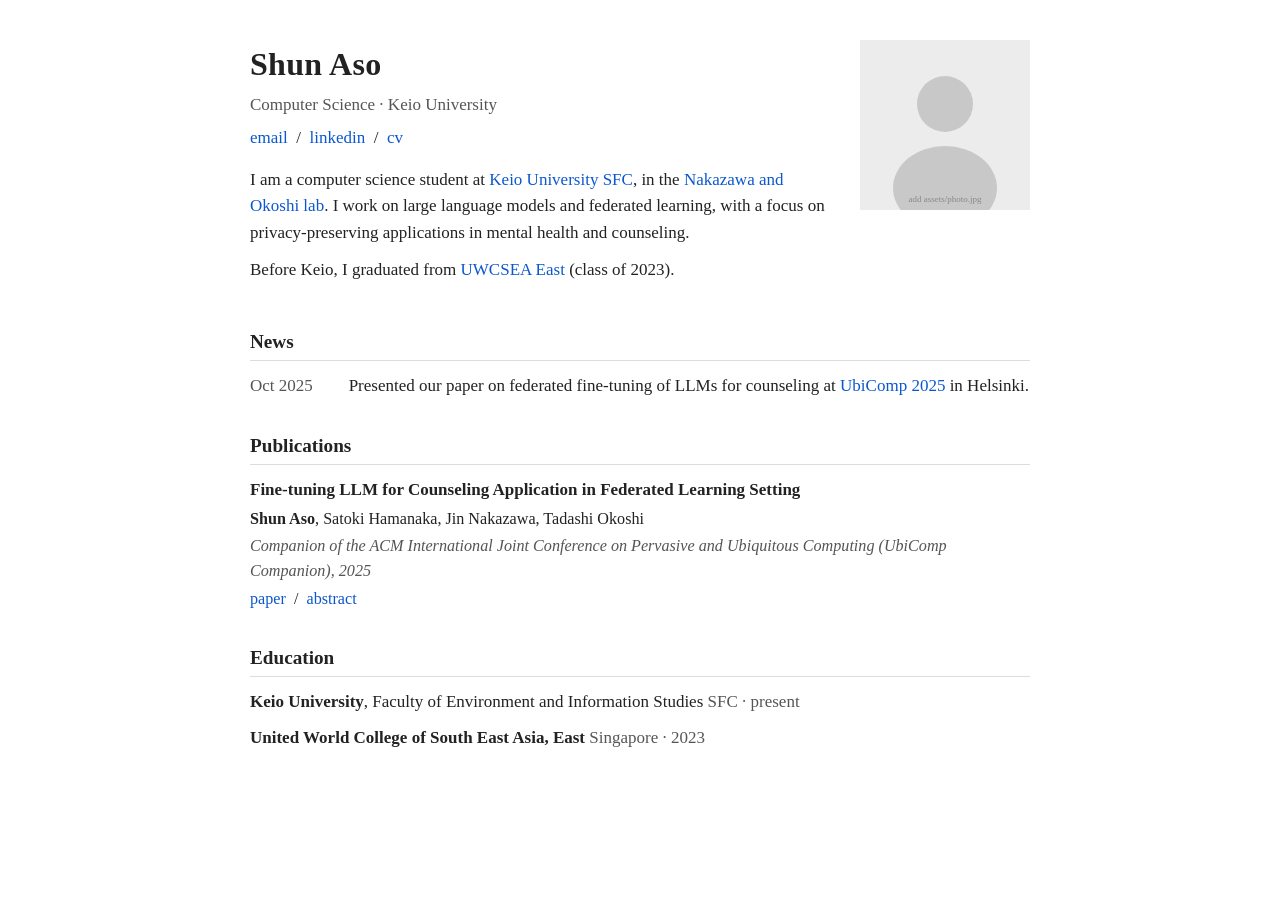
==== index.html @ e4d6e275 "Add a simple academic homepage. Static page with bio, news, publications, and GitHub Pages hosting n" ====
<!DOCTYPE html>
<html lang="en">
<head>
  <meta charset="utf-8">
  <meta name="viewport" content="width=device-width, initial-scale=1">
  <title>Shun Aso</title>
  <meta name="description" content="Shun Aso — computer science student at Keio University. Research on large language models, federated learning, and mental health applications.">
  <link rel="stylesheet" href="styles.css">
</head>
<body>
  <header class="hero">
    <div class="bio">
      <h1>Shun Aso</h1>
      <p class="role">Computer Science &middot; Keio University</p>
      <p class="links">
        <!-- Put your real address in the mailto and the visible text -->
        <a href="mailto:you@example.com">email</a>
        &nbsp;/&nbsp;
        <a href="https://www.linkedin.com/in/shun-aso-3187b8346">linkedin</a>
        &nbsp;/&nbsp;
        <a href="files/cv.pdf">cv</a>
        <!--
        &nbsp;/&nbsp;
        <a href="https://github.com/YOUR_GITHUB">github</a>
        &nbsp;/&nbsp;
        <a href="https://scholar.google.com/citations?user=YOUR_ID">scholar</a>
        -->
      </p>
      <p>
        I am a computer science student at
        <a href="https://www.sfc.keio.ac.jp/en/">Keio University SFC</a>,
        in the
        <a href="https://www.jn.sfc.keio.ac.jp/en/home-english/">Nakazawa and Okoshi lab</a>.
        I work on large language models and federated learning, with a focus on
        privacy-preserving applications in mental health and counseling.
      </p>
      <p>
        Before Keio, I graduated from
        <a href="https://www.uwcsea.edu.sg/east">UWCSEA East</a> (class of 2023).
      </p>
    </div>
    <!-- Replace assets/photo.svg with your headshot (photo.jpg is fine too) -->
    <img class="photo" src="assets/photo.svg" alt="Portrait of Shun Aso">
  </header>

  <section>
    <h2>News</h2>
    <ul class="news">
      <li>
        <span class="date">Oct 2025</span>
        Presented our paper on federated fine-tuning of LLMs for counseling at
        <a href="https://www.ubicomp.org/ubicomp-iswc-2025/">UbiComp 2025</a>
        in Helsinki.
      </li>
    </ul>
  </section>

  <section>
    <h2>Publications</h2>
    <ol class="pubs">
      <li>
        <p class="title">
          Fine-tuning LLM for Counseling Application in Federated Learning Setting
        </p>
        <p class="authors">
          <strong>Shun Aso</strong>, Satoki Hamanaka, Jin Nakazawa, Tadashi Okoshi
        </p>
        <p class="venue">
          Companion of the ACM International Joint Conference on Pervasive and
          Ubiquitous Computing (UbiComp Companion), 2025
        </p>
        <p class="pub-links">
          <a href="https://doi.org/10.1145/3714394.3754388">paper</a>
          &nbsp;/&nbsp;
          <a href="https://keio.elsevierpure.com/en/publications/fine-tuning-llm-for-counseling-application-in-federated-learning-/">abstract</a>
        </p>
      </li>
    </ol>
  </section>

  <section>
    <h2>Education</h2>
    <ul class="edu">
      <li>
        <strong>Keio University</strong>, Faculty of Environment and Information Studies
        <span class="meta">SFC &middot; present</span>
      </li>
      <li>
        <strong>United World College of South East Asia, East</strong>
        <span class="meta">Singapore &middot; 2023</span>
      </li>
    </ul>
  </section>
</body>
</html>
---- styles.css ----
:root {
  --text: #222;
  --muted: #555;
  --rule: #ddd;
  --link: #0b57d0;
  --max: 820px;
  --bg: #fff;
}

* {
  box-sizing: border-box;
}

html {
  color-scheme: light;
  background: var(--bg);
}

body {
  margin: 0 auto;
  padding: 2.5rem 1.25rem 4rem;
  max-width: var(--max);
  color: var(--text);
  background: var(--bg);
  font: 17px/1.55 "Palatino Linotype", Palatino, "Book Antiqua", Georgia, serif;
}

h1 {
  margin: 0 0 0.15rem;
  font-size: 2rem;
  font-weight: 700;
  letter-spacing: 0.01em;
}

h2 {
  margin: 2rem 0 0.75rem;
  padding-bottom: 0.2rem;
  border-bottom: 1px solid var(--rule);
  font-size: 1.2rem;
}

a {
  color: var(--link);
  text-decoration: none;
}

a:hover {
  text-decoration: underline;
}

p {
  margin: 0.7rem 0;
}

.hero {
  display: flex;
  gap: 1.75rem;
  align-items: flex-start;
}

.bio {
  flex: 1;
  min-width: 0;
}

.role {
  margin: 0 0 0.4rem;
  color: var(--muted);
}

.links {
  margin: 0 0 1rem;
}

.photo {
  width: 170px;
  height: 170px;
  flex-shrink: 0;
  object-fit: cover;
  background: #f3f3f3;
}

.news,
.edu {
  margin: 0;
  padding: 0;
  list-style: none;
}

.news li,
.edu li {
  margin-bottom: 0.65rem;
}

.date,
.meta {
  color: var(--muted);
}

.date {
  display: inline-block;
  min-width: 5.5rem;
  margin-right: 0.4rem;
  font-variant-numeric: tabular-nums;
}

.pubs {
  margin: 0;
  padding: 0;
  list-style: none;
}

.pubs li {
  margin-bottom: 1.25rem;
}

.pubs p {
  margin: 0.15rem 0;
}

.title {
  font-weight: 700;
}

.authors,
.venue,
.pub-links {
  font-size: 0.95em;
}

.venue {
  font-style: italic;
  color: var(--muted);
}

@media (max-width: 640px) {
  body {
    padding-top: 1.5rem;
  }

  .hero {
    flex-direction: column-reverse;
  }

  .photo {
    width: 140px;
    height: 140px;
  }
}
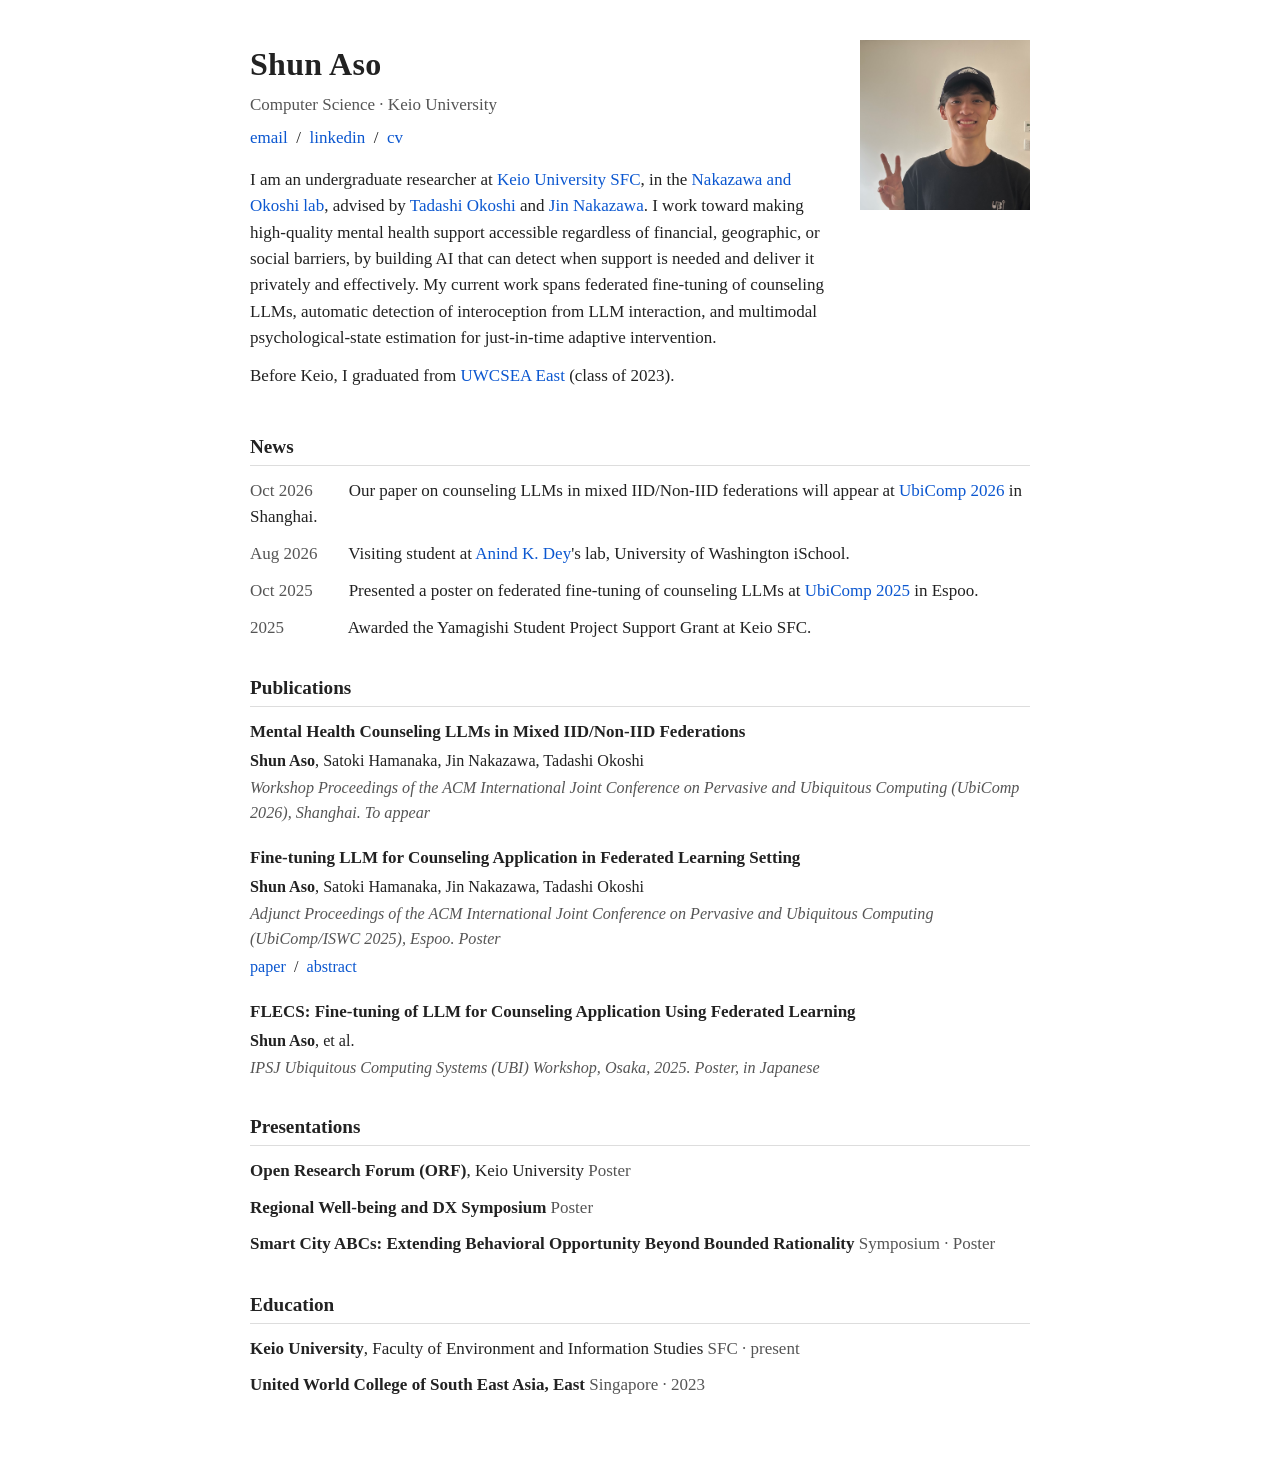
==== commit 594b8a99: "Add photo, CV, and updated research content. Point the page at the headshot and CV, rewrite the bio," ====
--- a/index.html
+++ b/index.html
@@ -3,8 +3,8 @@
 <head>
   <meta charset="utf-8">
   <meta name="viewport" content="width=device-width, initial-scale=1">
-  <title>Shun Aso</title>
-  <meta name="description" content="Shun Aso — computer science student at Keio University. Research on large language models, federated learning, and mental health applications.">
+  <title>🍅Shun Aso</title>
+  <meta name="description" content="Shun Aso — undergraduate researcher at Keio University SFC. Privacy-preserving AI for mental health: federated counseling LLMs and psychological state detection.">
   <link rel="stylesheet" href="styles.css">
 </head>
 <body>
@@ -14,11 +14,11 @@
       <p class="role">Computer Science &middot; Keio University</p>
       <p class="links">
         <!-- Put your real address in the mailto and the visible text -->
-        <a href="mailto:you@example.com">email</a>
+        <a href="mailto:shun_aso@keio.jp">email</a>
         &nbsp;/&nbsp;
         <a href="https://www.linkedin.com/in/shun-aso-3187b8346">linkedin</a>
         &nbsp;/&nbsp;
-        <a href="files/cv.pdf">cv</a>
+        <a href="assets/Shun_Aso_CV.pdf" target="_blank" rel="noopener noreferrer">cv</a>
         <!--
         &nbsp;/&nbsp;
         <a href="https://github.com/YOUR_GITHUB">github</a>
@@ -27,30 +27,53 @@
         -->
       </p>
       <p>
-        I am a computer science student at
+        I am an undergraduate researcher at
         <a href="https://www.sfc.keio.ac.jp/en/">Keio University SFC</a>,
         in the
-        <a href="https://www.jn.sfc.keio.ac.jp/en/home-english/">Nakazawa and Okoshi lab</a>.
-        I work on large language models and federated learning, with a focus on
-        privacy-preserving applications in mental health and counseling.
+        <a href="https://www.jn.sfc.keio.ac.jp/en/home-english/">Nakazawa and Okoshi lab</a>,
+        advised by
+        <a href="https://www.okoshi.org/">Tadashi Okoshi</a>
+        and
+        <a href="https://www.jn.sfc.keio.ac.jp/en/home-english/">Jin Nakazawa</a>.
+        I work toward making high-quality mental health support accessible regardless of
+        financial, geographic, or social barriers, by building AI that can detect when
+        support is needed and deliver it privately and effectively.
+        My current work spans federated fine-tuning of counseling LLMs,
+        automatic detection of interoception from LLM interaction,
+        and multimodal psychological-state estimation for just-in-time adaptive intervention.
       </p>
       <p>
         Before Keio, I graduated from
         <a href="https://www.uwcsea.edu.sg/east">UWCSEA East</a> (class of 2023).
       </p>
     </div>
-    <!-- Replace assets/photo.svg with your headshot (photo.jpg is fine too) -->
-    <img class="photo" src="assets/photo.svg" alt="Portrait of Shun Aso">
+    <img class="photo" src="assets/shun_profile.jpeg" alt="Portrait of Shun Aso">
   </header>
 
   <section>
     <h2>News</h2>
     <ul class="news">
       <li>
+        <span class="date">Oct 2026</span>
+        Our paper on counseling LLMs in mixed IID/Non-IID federations will appear at
+        <a href="https://www.ubicomp.org/ubicomp-iswc-2026/">UbiComp 2026</a>
+        in Shanghai.
+      </li>
+      <li>
+        <span class="date">Aug 2026</span>
+        Visiting student at
+        <a href="https://ischool.uw.edu/people/faculty/profile/anind">Anind K. Dey</a>'s lab,
+        University of Washington iSchool.
+      </li>
+      <li>
         <span class="date">Oct 2025</span>
-        Presented our paper on federated fine-tuning of LLMs for counseling at
+        Presented a poster on federated fine-tuning of counseling LLMs at
         <a href="https://www.ubicomp.org/ubicomp-iswc-2025/">UbiComp 2025</a>
-        in Helsinki.
+        in Espoo.
+      </li>
+      <li>
+        <span class="date">2025</span>
+        Awarded the Yamagishi Student Project Support Grant at Keio SFC.
       </li>
     </ul>
   </section>
@@ -60,14 +83,27 @@
     <ol class="pubs">
       <li>
         <p class="title">
+          Mental Health Counseling LLMs in Mixed IID/Non-IID Federations
+        </p>
+        <p class="authors">
+          <strong>Shun Aso</strong>, Satoki Hamanaka, Jin Nakazawa, Tadashi Okoshi
+        </p>
+        <p class="venue">
+          Workshop Proceedings of the ACM International Joint Conference on
+          Pervasive and Ubiquitous Computing (UbiComp 2026), Shanghai. To appear
+        </p>
+      </li>
+      <li>
+        <p class="title">
           Fine-tuning LLM for Counseling Application in Federated Learning Setting
         </p>
         <p class="authors">
           <strong>Shun Aso</strong>, Satoki Hamanaka, Jin Nakazawa, Tadashi Okoshi
         </p>
         <p class="venue">
-          Companion of the ACM International Joint Conference on Pervasive and
-          Ubiquitous Computing (UbiComp Companion), 2025
+          Adjunct Proceedings of the ACM International Joint Conference on
+          Pervasive and Ubiquitous Computing (UbiComp/ISWC 2025), Espoo.
+          Poster
         </p>
         <p class="pub-links">
           <a href="https://doi.org/10.1145/3714394.3754388">paper</a>
@@ -75,7 +111,37 @@
           <a href="https://keio.elsevierpure.com/en/publications/fine-tuning-llm-for-counseling-application-in-federated-learning-/">abstract</a>
         </p>
       </li>
+      <li>
+        <p class="title">
+          FLECS: Fine-tuning of LLM for Counseling Application Using Federated Learning
+        </p>
+        <p class="authors">
+          <strong>Shun Aso</strong>, et al.
+        </p>
+        <p class="venue">
+          IPSJ Ubiquitous Computing Systems (UBI) Workshop, Osaka, 2025.
+          Poster, in Japanese
+        </p>
+      </li>
     </ol>
+  </section>
+
+  <section>
+    <h2>Presentations</h2>
+    <ul class="edu">
+      <li>
+        <strong>Open Research Forum (ORF)</strong>, Keio University
+        <span class="meta">Poster</span>
+      </li>
+      <li>
+        <strong>Regional Well-being and DX Symposium</strong>
+        <span class="meta">Poster</span>
+      </li>
+      <li>
+        <strong>Smart City ABCs: Extending Behavioral Opportunity Beyond Bounded Rationality</strong>
+        <span class="meta">Symposium &middot; Poster</span>
+      </li>
+    </ul>
   </section>
 
   <section>
--- a/styles.css
+++ b/styles.css
@@ -77,6 +77,7 @@
   height: 170px;
   flex-shrink: 0;
   object-fit: cover;
+  object-position: top center;
   background: #f3f3f3;
 }
 
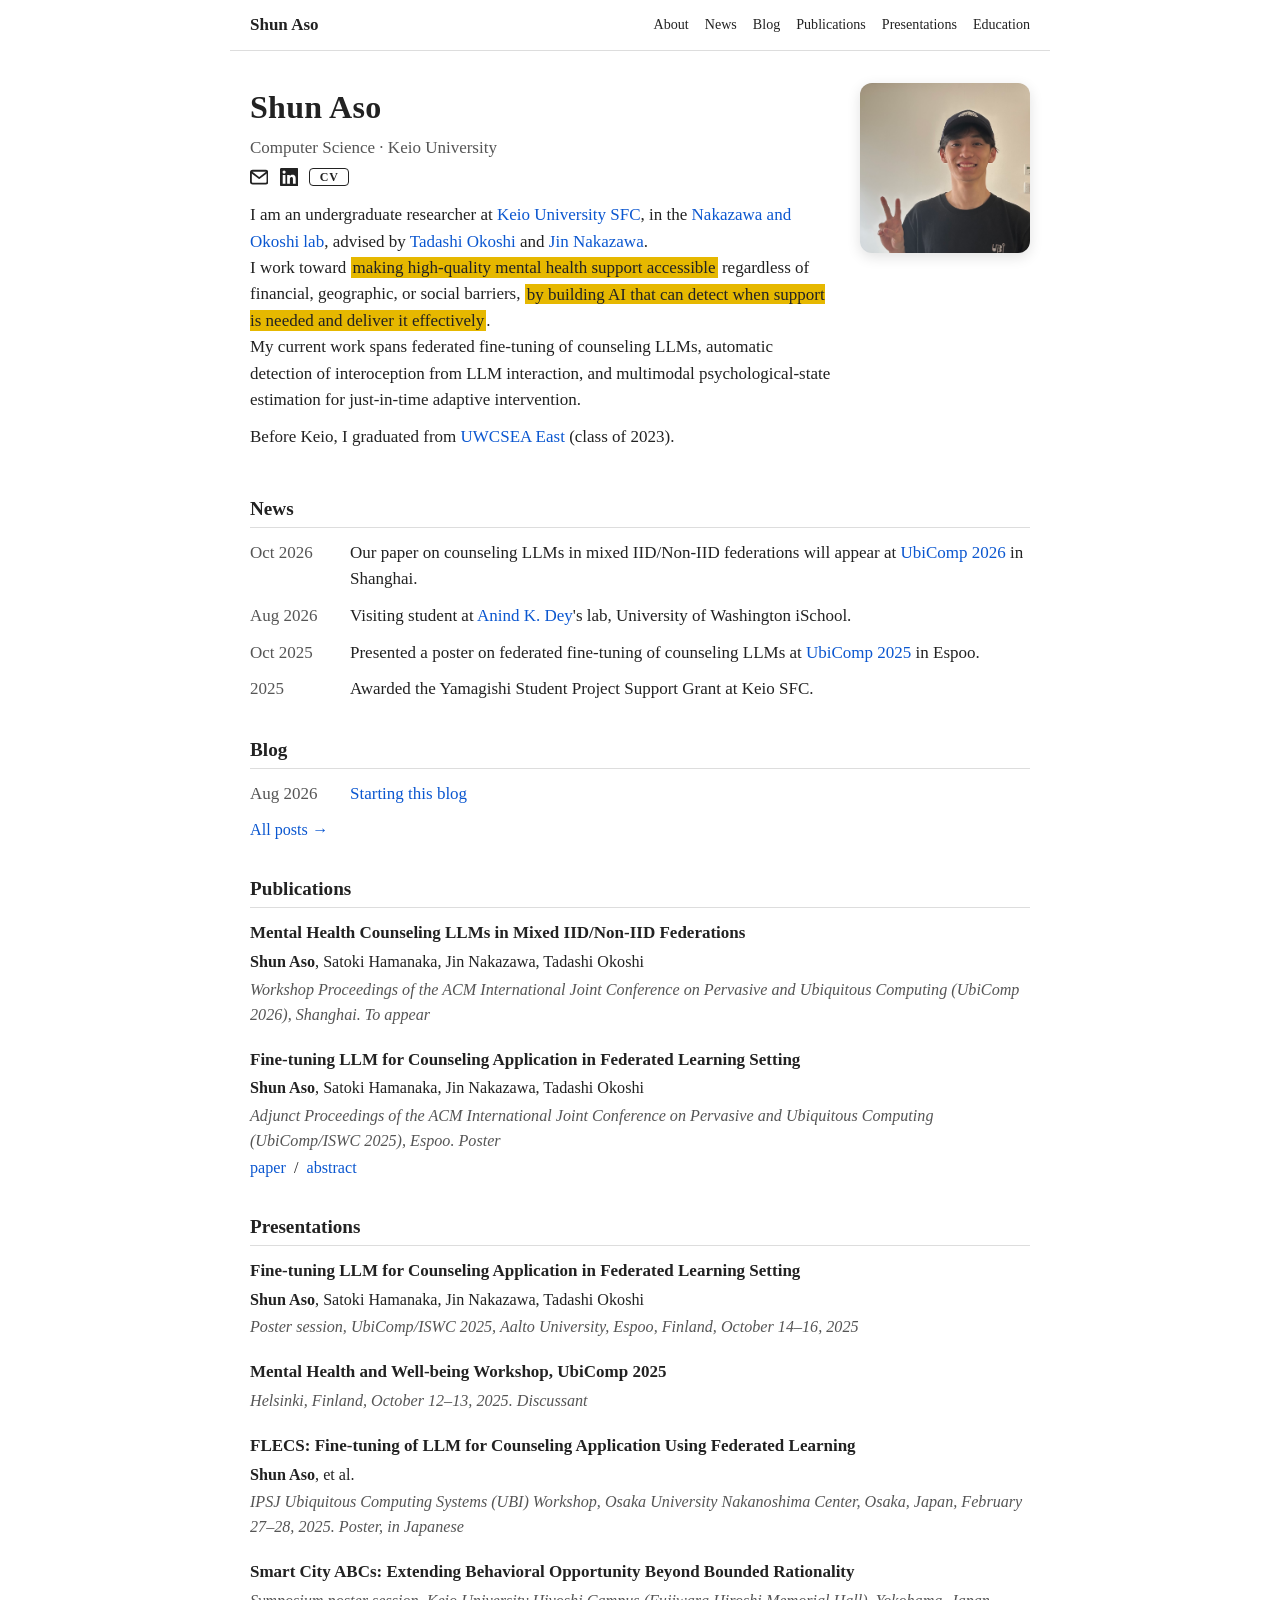
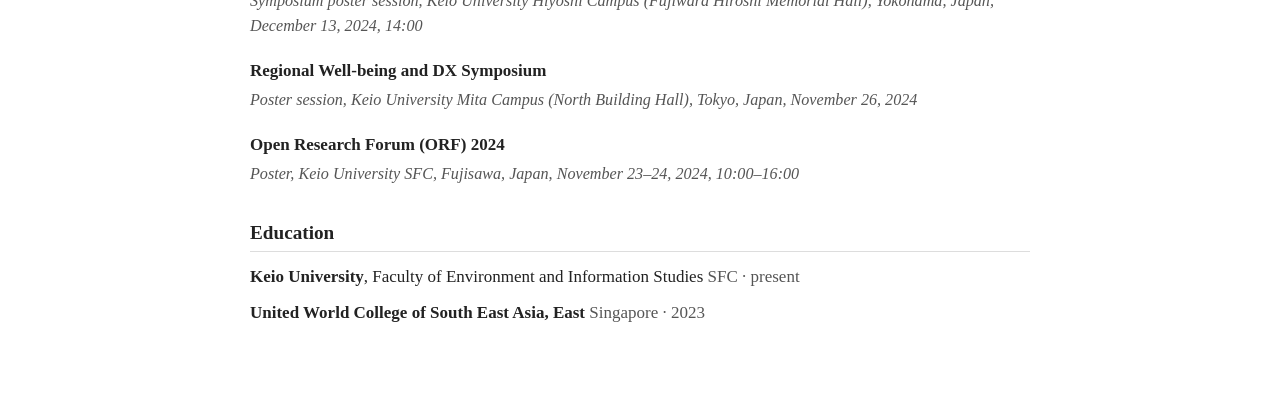
==== commit 7adb1176: "Add navigation, blog, and homepage polish. Introduce a sticky top menu, blog pages, icon links, pres" ====
--- a/index.html
+++ b/index.html
@@ -8,23 +8,35 @@
   <link rel="stylesheet" href="styles.css">
 </head>
 <body>
-  <header class="hero">
+  <nav class="site-nav">
+    <a class="site-name" href="#about">Shun Aso</a>
+    <ul>
+      <li><a href="#about">About</a></li>
+      <li><a href="#news">News</a></li>
+      <li><a href="#blog">Blog</a></li>
+      <li><a href="#publications">Publications</a></li>
+      <li><a href="#presentations">Presentations</a></li>
+      <li><a href="#education">Education</a></li>
+    </ul>
+  </nav>
+
+  <header class="hero" id="about">
     <div class="bio">
       <h1>Shun Aso</h1>
       <p class="role">Computer Science &middot; Keio University</p>
       <p class="links">
-        <!-- Put your real address in the mailto and the visible text -->
-        <a href="mailto:shun_aso@keio.jp">email</a>
-        &nbsp;/&nbsp;
-        <a href="https://www.linkedin.com/in/shun-aso-3187b8346">linkedin</a>
-        &nbsp;/&nbsp;
-        <a href="assets/Shun_Aso_CV.pdf" target="_blank" rel="noopener noreferrer">cv</a>
-        <!--
-        &nbsp;/&nbsp;
-        <a href="https://github.com/YOUR_GITHUB">github</a>
-        &nbsp;/&nbsp;
-        <a href="https://scholar.google.com/citations?user=YOUR_ID">scholar</a>
-        -->
+        <a class="icon-link" href="mailto:shun_aso@keio.jp" aria-label="Email">
+          <svg viewBox="2 4 20 16" aria-hidden="true">
+            <rect x="3" y="5" width="18" height="14" rx="2" fill="none" stroke="currentColor" stroke-width="2"/>
+            <path d="M4 7l8 6 8-6" fill="none" stroke="currentColor" stroke-width="2" stroke-linecap="round" stroke-linejoin="round"/>
+          </svg>
+        </a>
+        <a class="icon-link" href="https://www.linkedin.com/in/shun-aso-3187b8346" aria-label="LinkedIn">
+          <svg viewBox="0 0 24 24" aria-hidden="true">
+            <path fill="currentColor" d="M20.447 20.452h-3.554v-5.569c0-1.328-.027-3.037-1.852-3.037-1.853 0-2.136 1.445-2.136 2.939v5.667H9.351V9h3.414v1.561h.046c.477-.9 1.637-1.85 3.37-1.85 3.601 0 4.267 2.37 4.267 5.455v6.286zM5.337 7.433a2.062 2.062 0 0 1-2.063-2.065 2.064 2.064 0 1 1 2.063 2.065zm1.782 13.019H3.555V9h3.564v11.452zM22.225 0H1.771C.792 0 0 .774 0 1.729v20.542C0 23.227.792 24 1.771 24h20.451C23.2 24 24 23.227 24 22.271V1.729C24 .774 23.2 0 22.222 0h.003z"/>
+          </svg>
+        </a>
+        <a class="cv-btn" href="assets/Shun_Aso_CV.pdf" target="_blank" rel="noopener noreferrer">CV</a>
       </p>
       <p>
         I am an undergraduate researcher at
@@ -35,10 +47,10 @@
         <a href="https://www.okoshi.org/">Tadashi Okoshi</a>
         and
         <a href="https://www.jn.sfc.keio.ac.jp/en/home-english/">Jin Nakazawa</a>.
-        I work toward making high-quality mental health support accessible regardless of
-        financial, geographic, or social barriers, by building AI that can detect when
-        support is needed and deliver it privately and effectively.
-        My current work spans federated fine-tuning of counseling LLMs,
+        <br>I work toward <strong>making high-quality mental health support accessible</strong> regardless of
+        financial, geographic, or social barriers, <strong>by building AI that can detect when
+        support is needed and deliver it effectively</strong>.
+        <br>My current work spans federated fine-tuning of counseling LLMs,
         automatic detection of interoception from LLM interaction,
         and multimodal psychological-state estimation for just-in-time adaptive intervention.
       </p>
@@ -50,35 +62,56 @@
     <img class="photo" src="assets/shun_profile.jpeg" alt="Portrait of Shun Aso">
   </header>
 
-  <section>
+  <section id="news">
     <h2>News</h2>
     <ul class="news">
       <li>
         <span class="date">Oct 2026</span>
-        Our paper on counseling LLMs in mixed IID/Non-IID federations will appear at
-        <a href="https://www.ubicomp.org/ubicomp-iswc-2026/">UbiComp 2026</a>
-        in Shanghai.
+        <span class="news-text">
+          Our paper on counseling LLMs in mixed IID/Non-IID federations will appear at
+          <a href="https://www.ubicomp.org/ubicomp-iswc-2026/">UbiComp 2026</a>
+          in Shanghai.
+        </span>
       </li>
       <li>
         <span class="date">Aug 2026</span>
-        Visiting student at
-        <a href="https://ischool.uw.edu/people/faculty/profile/anind">Anind K. Dey</a>'s lab,
-        University of Washington iSchool.
+        <span class="news-text">
+          Visiting student at
+          <a href="https://ischool.uw.edu/people/faculty/profile/anind">Anind K. Dey</a>'s lab,
+          University of Washington iSchool.
+        </span>
       </li>
       <li>
         <span class="date">Oct 2025</span>
-        Presented a poster on federated fine-tuning of counseling LLMs at
-        <a href="https://www.ubicomp.org/ubicomp-iswc-2025/">UbiComp 2025</a>
-        in Espoo.
+        <span class="news-text">
+          Presented a poster on federated fine-tuning of counseling LLMs at
+          <a href="https://www.ubicomp.org/ubicomp-iswc-2025/">UbiComp 2025</a>
+          in Espoo.
+        </span>
       </li>
       <li>
         <span class="date">2025</span>
-        Awarded the Yamagishi Student Project Support Grant at Keio SFC.
-      </li>
-    </ul>
-  </section>
-
-  <section>
+        <span class="news-text">
+          Awarded the Yamagishi Student Project Support Grant at Keio SFC.
+        </span>
+      </li>
+    </ul>
+  </section>
+
+  <section id="blog">
+    <h2>Blog</h2>
+    <ul class="blog">
+      <li>
+        <span class="date">Aug 2026</span>
+        <span class="blog-text">
+          <a href="blog/welcome.html">Starting this blog</a>
+        </span>
+      </li>
+    </ul>
+    <p class="section-link"><a href="blog/index.html">All posts &rarr;</a></p>
+  </section>
+
+  <section id="publications">
     <h2>Publications</h2>
     <ol class="pubs">
       <li>
@@ -111,6 +144,32 @@
           <a href="https://keio.elsevierpure.com/en/publications/fine-tuning-llm-for-counseling-application-in-federated-learning-/">abstract</a>
         </p>
       </li>
+    </ol>
+  </section>
+
+  <section id="presentations">
+    <h2>Presentations</h2>
+    <ol class="pubs">
+      <li>
+        <p class="title">
+          Fine-tuning LLM for Counseling Application in Federated Learning Setting
+        </p>
+        <p class="authors">
+          <strong>Shun Aso</strong>, Satoki Hamanaka, Jin Nakazawa, Tadashi Okoshi
+        </p>
+        <p class="venue">
+          Poster session, UbiComp/ISWC 2025, Aalto University, Espoo, Finland,
+          October 14–16, 2025
+        </p>
+      </li>
+      <li>
+        <p class="title">
+          Mental Health and Well-being Workshop, UbiComp 2025
+        </p>
+        <p class="venue">
+          Helsinki, Finland, October 12–13, 2025. Discussant
+        </p>
+      </li>
       <li>
         <p class="title">
           FLECS: Fine-tuning of LLM for Counseling Application Using Federated Learning
@@ -119,32 +178,43 @@
           <strong>Shun Aso</strong>, et al.
         </p>
         <p class="venue">
-          IPSJ Ubiquitous Computing Systems (UBI) Workshop, Osaka, 2025.
+          IPSJ Ubiquitous Computing Systems (UBI) Workshop, Osaka University
+          Nakanoshima Center, Osaka, Japan, February 27–28, 2025.
           Poster, in Japanese
         </p>
       </li>
+      <li>
+        <p class="title">
+          Smart City ABCs: Extending Behavioral Opportunity Beyond Bounded Rationality
+        </p>
+        <p class="venue">
+          Symposium poster session, Keio University Hiyoshi Campus
+          (Fujiwara Hiroshi Memorial Hall), Yokohama, Japan,
+          December 13, 2024, 14:00
+        </p>
+      </li>
+      <li>
+        <p class="title">
+          Regional Well-being and DX Symposium
+        </p>
+        <p class="venue">
+          Poster session, Keio University Mita Campus (North Building Hall),
+          Tokyo, Japan, November 26, 2024
+        </p>
+      </li>
+      <li>
+        <p class="title">
+          Open Research Forum (ORF) 2024
+        </p>
+        <p class="venue">
+          Poster, Keio University SFC, Fujisawa, Japan,
+          November 23–24, 2024, 10:00–16:00
+        </p>
+      </li>
     </ol>
   </section>
 
-  <section>
-    <h2>Presentations</h2>
-    <ul class="edu">
-      <li>
-        <strong>Open Research Forum (ORF)</strong>, Keio University
-        <span class="meta">Poster</span>
-      </li>
-      <li>
-        <strong>Regional Well-being and DX Symposium</strong>
-        <span class="meta">Poster</span>
-      </li>
-      <li>
-        <strong>Smart City ABCs: Extending Behavioral Opportunity Beyond Bounded Rationality</strong>
-        <span class="meta">Symposium &middot; Poster</span>
-      </li>
-    </ul>
-  </section>
-
-  <section>
+  <section id="education">
     <h2>Education</h2>
     <ul class="edu">
       <li>
--- a/styles.css
+++ b/styles.css
@@ -18,11 +18,58 @@
 
 body {
   margin: 0 auto;
-  padding: 2.5rem 1.25rem 4rem;
+  padding: 0 1.25rem 4rem;
   max-width: var(--max);
   color: var(--text);
   background: var(--bg);
   font: 17px/1.55 "Palatino Linotype", Palatino, "Book Antiqua", Georgia, serif;
+}
+
+.site-nav {
+  position: sticky;
+  top: 0;
+  z-index: 10;
+  display: flex;
+  align-items: center;
+  justify-content: space-between;
+  gap: 1rem;
+  margin: 0 -1.25rem 2rem;
+  padding: 0.75rem 1.25rem;
+  border-bottom: 1px solid var(--rule);
+  background: var(--bg);
+}
+
+.site-nav ul {
+  display: flex;
+  flex-wrap: wrap;
+  justify-content: flex-end;
+  gap: 0.35rem 1rem;
+  margin: 0;
+  padding: 0;
+  list-style: none;
+  font-size: 0.88rem;
+}
+
+.site-nav a {
+  color: var(--text);
+}
+
+.site-nav a:hover {
+  color: var(--link);
+  text-decoration: none;
+}
+
+.site-name {
+  font-weight: 700;
+  white-space: nowrap;
+}
+
+section {
+  scroll-margin-top: 3.5rem;
+}
+
+#about {
+  scroll-margin-top: 4.5rem;
 }
 
 h1 {
@@ -69,7 +116,59 @@
 }
 
 .links {
+  --icon-size: 1.15rem;
+  display: flex;
+  align-items: center;
+  gap: 0.7rem;
   margin: 0 0 1rem;
+}
+
+.icon-link {
+  display: inline-flex;
+  align-items: center;
+  justify-content: center;
+  width: var(--icon-size);
+  height: var(--icon-size);
+  color: var(--text);
+  line-height: 0;
+}
+
+.icon-link:hover {
+  color: var(--link);
+  text-decoration: none;
+}
+
+.icon-link svg {
+  display: block;
+  width: 100%;
+  height: 100%;
+}
+
+.cv-btn {
+  display: inline-flex;
+  align-items: center;
+  justify-content: center;
+  height: var(--icon-size);
+  padding: 0 0.6rem;
+  border: 1.5px solid var(--text);
+  border-radius: 4px;
+  color: var(--text);
+  font-size: 0.75rem;
+  font-weight: 700;
+  letter-spacing: 0.06em;
+  line-height: 1;
+}
+
+.cv-btn:hover {
+  background: var(--text);
+  color: var(--bg);
+  text-decoration: none;
+}
+
+.bio strong {
+  font-weight: inherit;
+  background: #e6b800;
+  padding: 0.05em 0.12em;
 }
 
 .photo {
@@ -79,9 +178,12 @@
   object-fit: cover;
   object-position: top center;
   background: #f3f3f3;
+  border-radius: 12px;
+  box-shadow: 0 4px 14px rgba(0, 0, 0, 0.12);
 }
 
 .news,
+.blog,
 .edu {
   margin: 0;
   padding: 0;
@@ -89,8 +191,17 @@
 }
 
 .news li,
+.blog li,
 .edu li {
   margin-bottom: 0.65rem;
+}
+
+.news li,
+.blog li {
+  display: grid;
+  grid-template-columns: 5.5rem 1fr;
+  column-gap: 0.75rem;
+  align-items: start;
 }
 
 .date,
@@ -99,10 +210,50 @@
 }
 
 .date {
-  display: inline-block;
-  min-width: 5.5rem;
-  margin-right: 0.4rem;
   font-variant-numeric: tabular-nums;
+}
+
+.news-text {
+  min-width: 0;
+}
+
+.blog-text {
+  min-width: 0;
+}
+
+.blog-text .meta {
+  display: block;
+  margin-top: 0.15rem;
+  font-size: 0.95em;
+}
+
+.section-link {
+  margin: 0.4rem 0 0;
+  font-size: 0.95em;
+}
+
+.back-link {
+  margin: 0 0 1.5rem;
+  font-size: 0.95em;
+}
+
+.post h1 {
+  margin-bottom: 0.25rem;
+}
+
+.post-meta {
+  margin: 0 0 1.25rem;
+  color: var(--muted);
+  font-size: 0.95em;
+}
+
+.post p {
+  margin: 0.7rem 0;
+}
+
+.post code {
+  font-family: ui-monospace, "Cascadia Code", monospace;
+  font-size: 0.9em;
 }
 
 .pubs {
@@ -135,8 +286,14 @@
 }
 
 @media (max-width: 640px) {
-  body {
-    padding-top: 1.5rem;
+  .site-nav {
+    flex-direction: column;
+    align-items: flex-start;
+    gap: 0.5rem;
+  }
+
+  .site-nav ul {
+    justify-content: flex-start;
   }
 
   .hero {
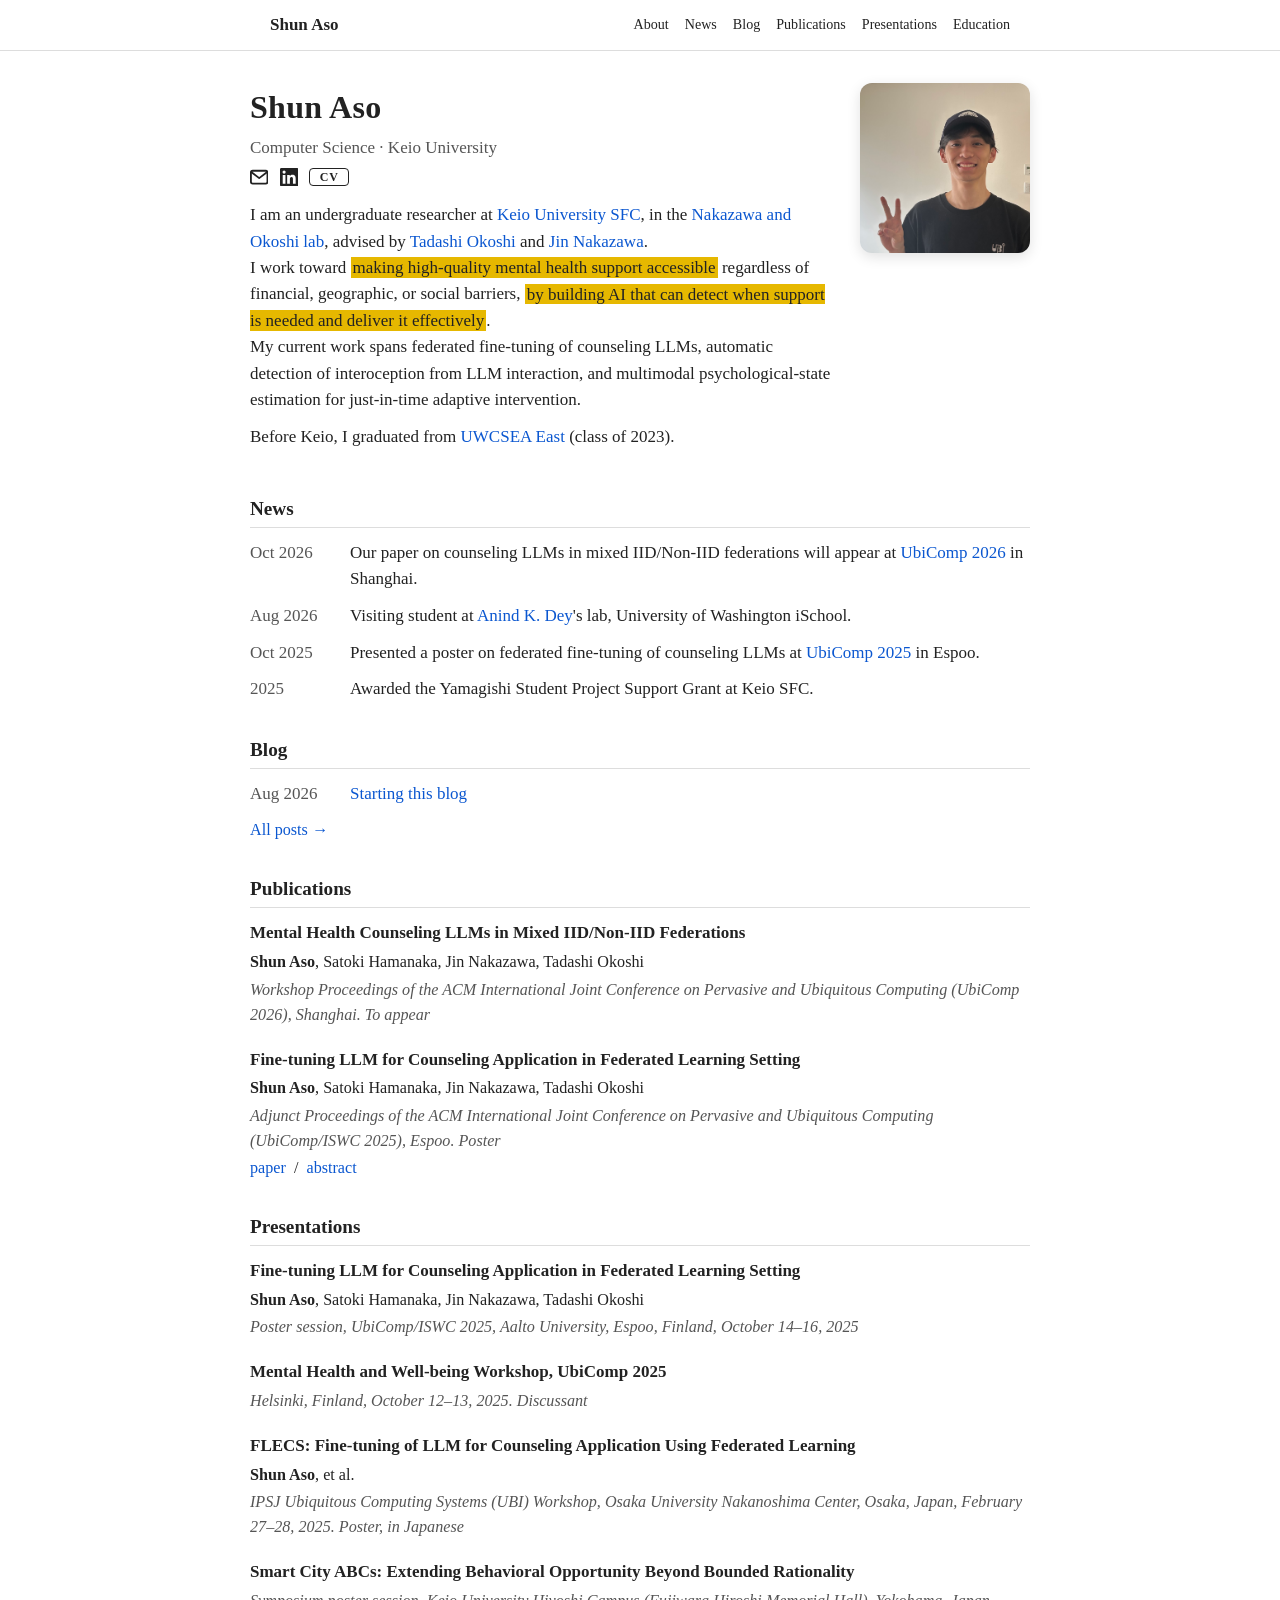
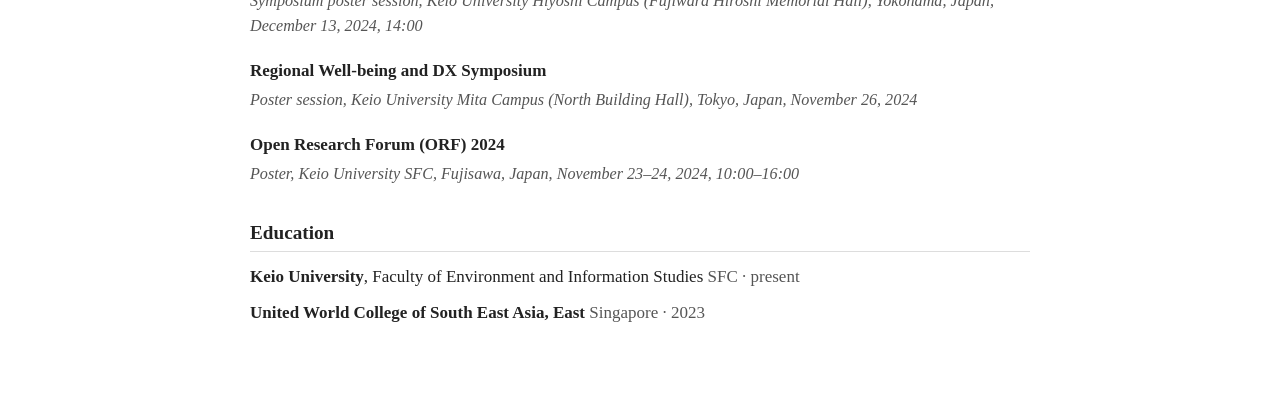
==== commit 350ac6e9: "Fix GitHub Pages asset paths and navigation layout. Add nojekyll, site base URL handling for project" ====
--- a/index.html
+++ b/index.html
@@ -5,6 +5,14 @@
   <meta name="viewport" content="width=device-width, initial-scale=1">
   <title>🍅Shun Aso</title>
   <meta name="description" content="Shun Aso — undergraduate researcher at Keio University SFC. Privacy-preserving AI for mental health: federated counseling LLMs and psychological state detection.">
+  <base href="/" id="site-base">
+  <script>
+    (function () {
+      var repo = location.pathname.split("/")[1];
+      document.getElementById("site-base").href =
+        repo === "SHUN_ASO" ? "/SHUN_ASO/" : "/";
+    })();
+  </script>
   <link rel="stylesheet" href="styles.css">
 </head>
 <body>
--- a/styles.css
+++ b/styles.css
@@ -14,11 +14,12 @@
 html {
   color-scheme: light;
   background: var(--bg);
+  overflow-x: hidden;
 }
 
 body {
   margin: 0 auto;
-  padding: 0 1.25rem 4rem;
+  padding: 1.25rem 1.25rem 4rem;
   max-width: var(--max);
   color: var(--text);
   background: var(--bg);
@@ -33,8 +34,9 @@
   align-items: center;
   justify-content: space-between;
   gap: 1rem;
-  margin: 0 -1.25rem 2rem;
-  padding: 0.75rem 1.25rem;
+  width: 100vw;
+  margin: -1.25rem calc(50% - 50vw) 2rem;
+  padding: 0.75rem calc(50vw - 50% + 1.25rem);
   border-bottom: 1px solid var(--rule);
   background: var(--bg);
 }
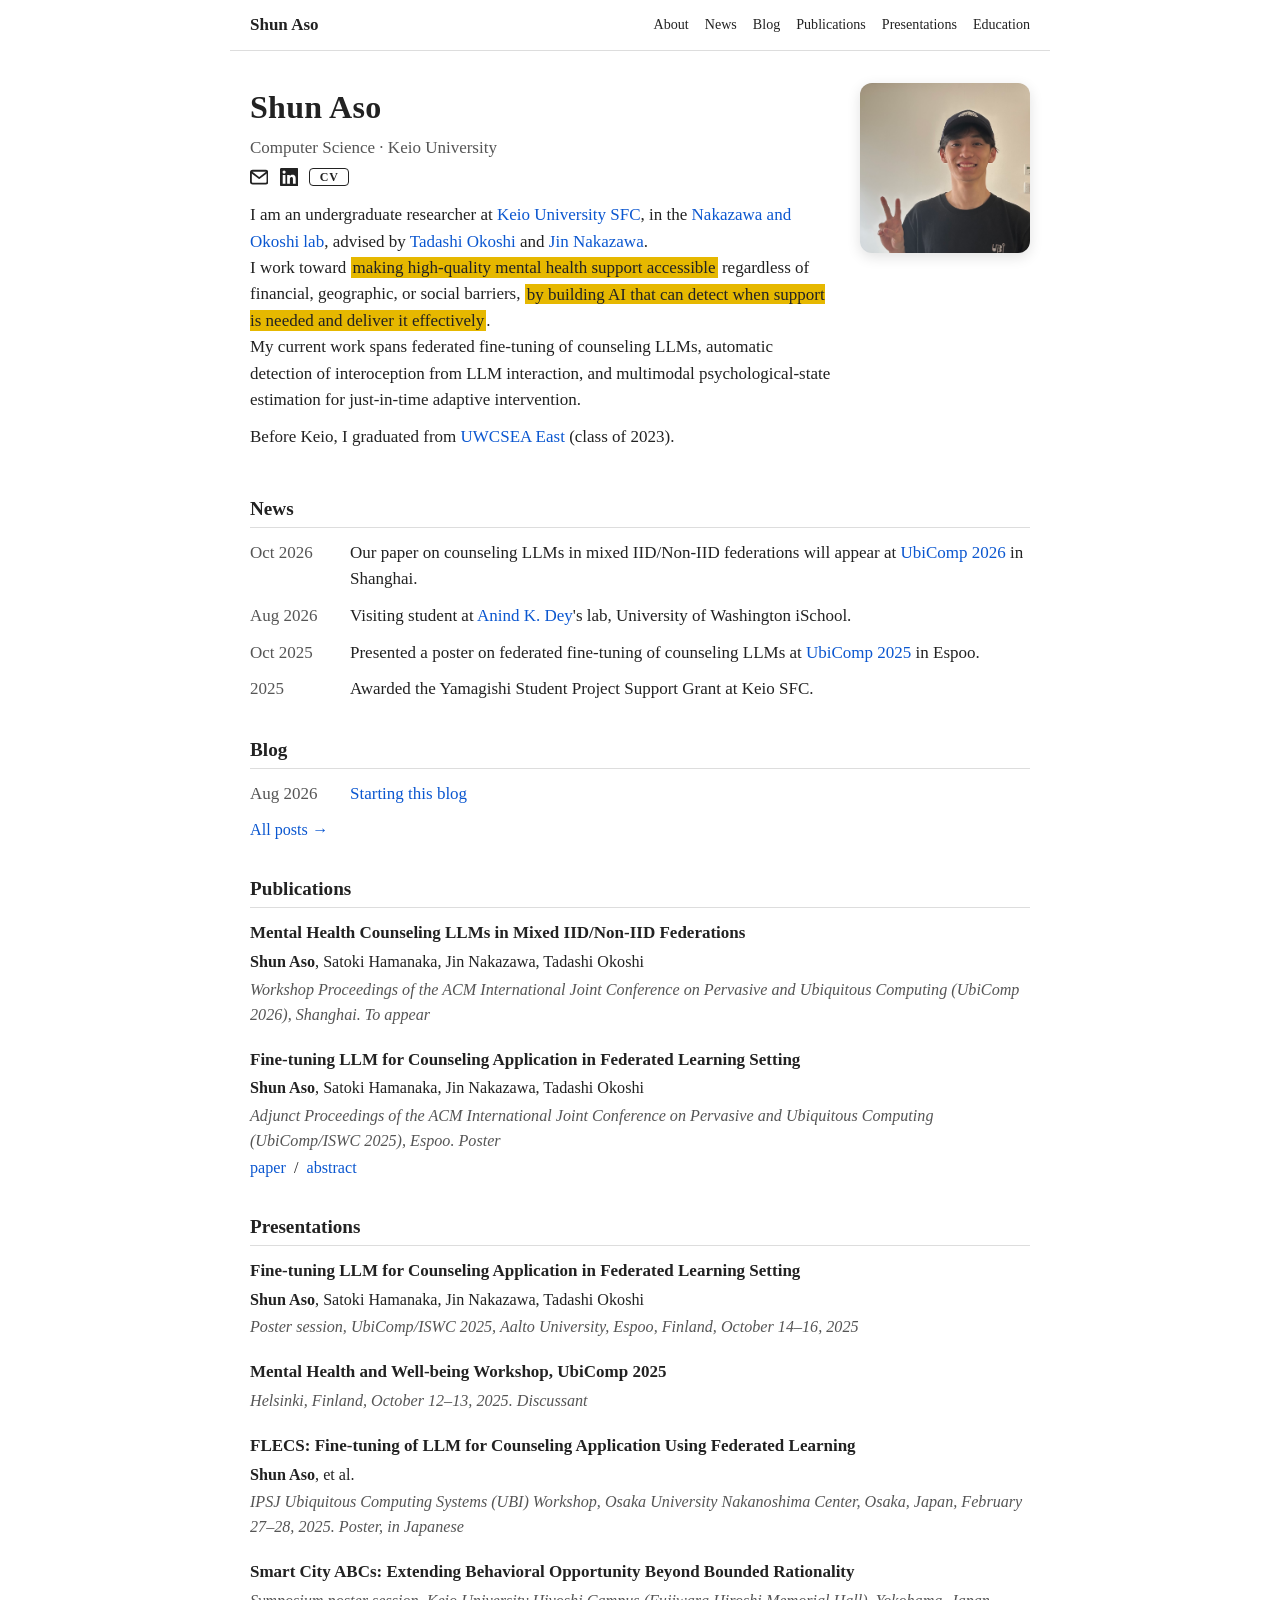
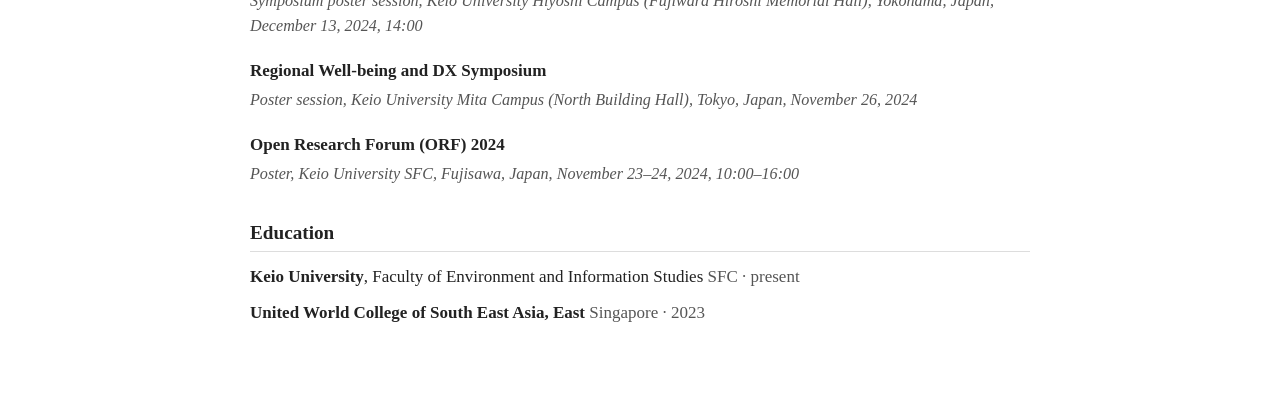
==== commit e7955e81: "Restore relative paths for local preview. Remove the base tag that broke local rendering while keepi" ====
--- a/index.html
+++ b/index.html
@@ -5,14 +5,6 @@
   <meta name="viewport" content="width=device-width, initial-scale=1">
   <title>🍅Shun Aso</title>
   <meta name="description" content="Shun Aso — undergraduate researcher at Keio University SFC. Privacy-preserving AI for mental health: federated counseling LLMs and psychological state detection.">
-  <base href="/" id="site-base">
-  <script>
-    (function () {
-      var repo = location.pathname.split("/")[1];
-      document.getElementById("site-base").href =
-        repo === "SHUN_ASO" ? "/SHUN_ASO/" : "/";
-    })();
-  </script>
   <link rel="stylesheet" href="styles.css">
 </head>
 <body>
--- a/styles.css
+++ b/styles.css
@@ -14,7 +14,6 @@
 html {
   color-scheme: light;
   background: var(--bg);
-  overflow-x: hidden;
 }
 
 body {
@@ -34,9 +33,8 @@
   align-items: center;
   justify-content: space-between;
   gap: 1rem;
-  width: 100vw;
-  margin: -1.25rem calc(50% - 50vw) 2rem;
-  padding: 0.75rem calc(50vw - 50% + 1.25rem);
+  margin: -1.25rem -1.25rem 2rem;
+  padding: 0.75rem 1.25rem;
   border-bottom: 1px solid var(--rule);
   background: var(--bg);
 }
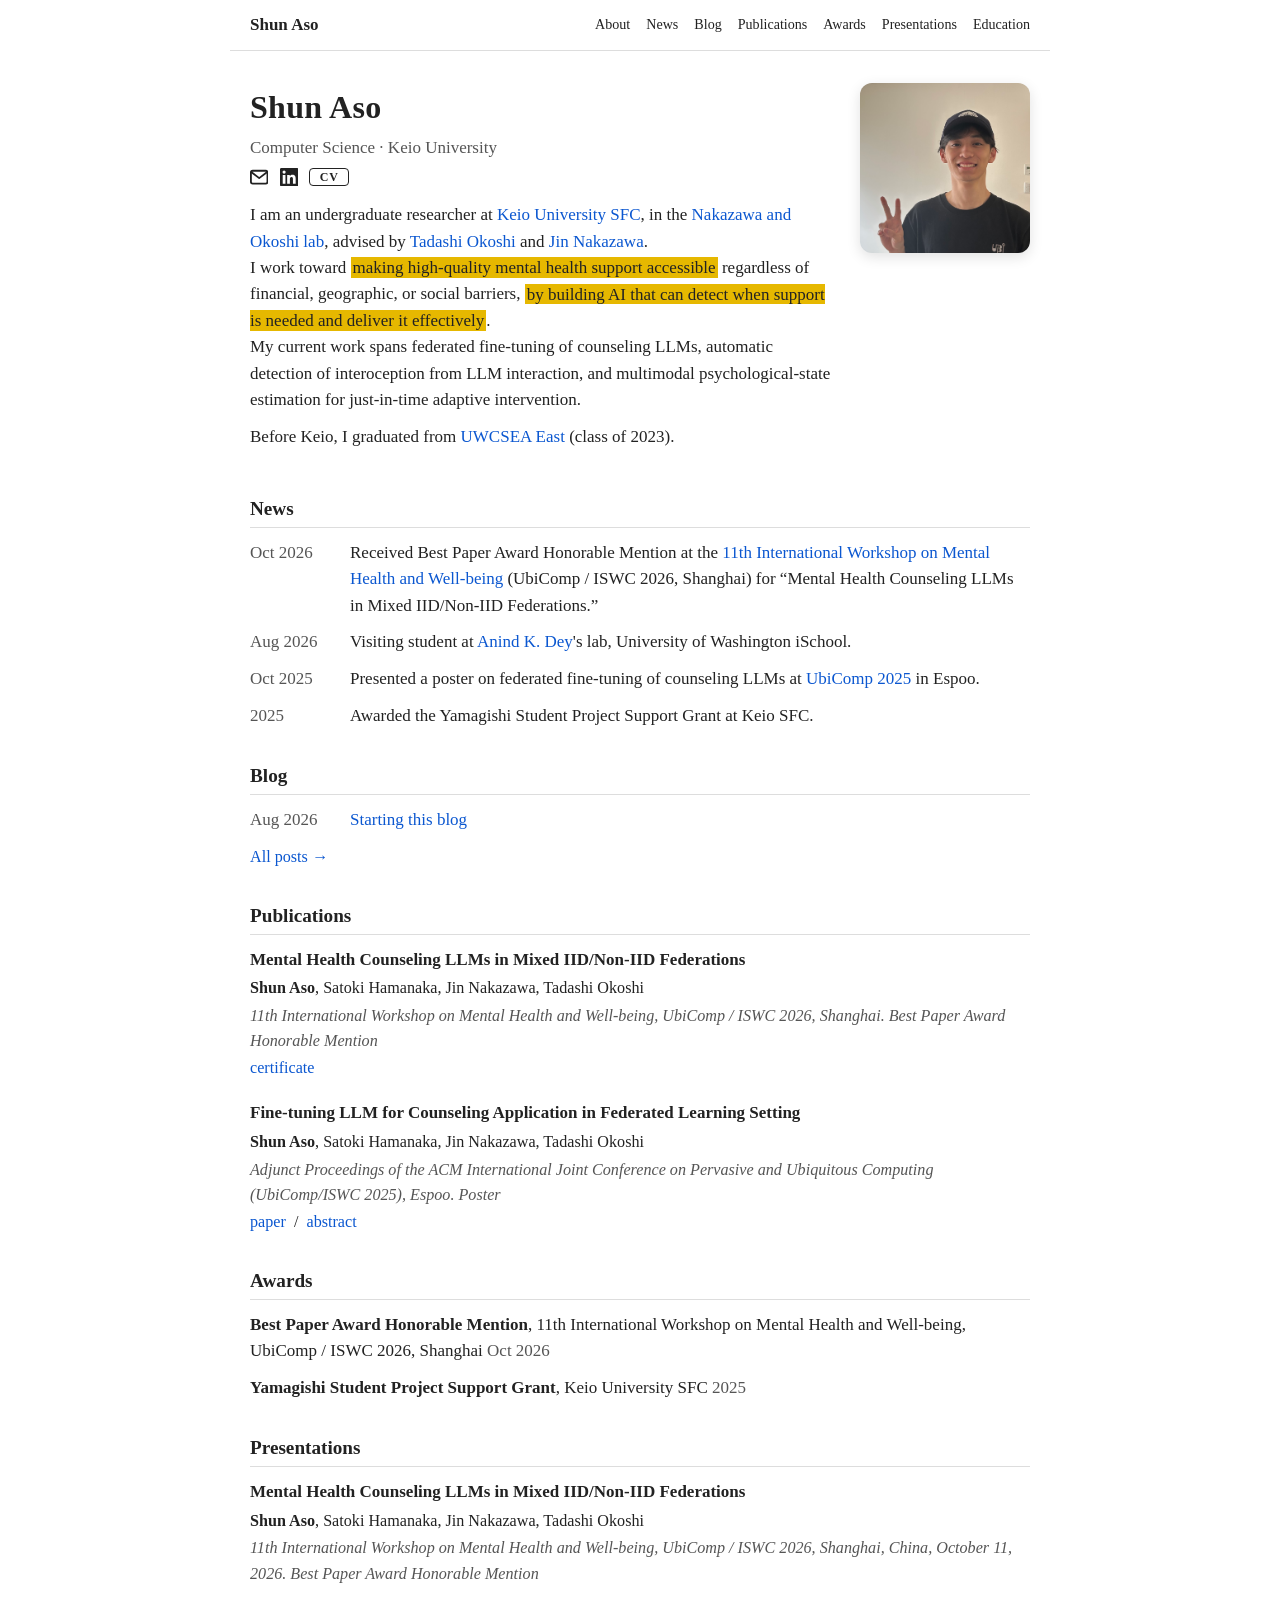
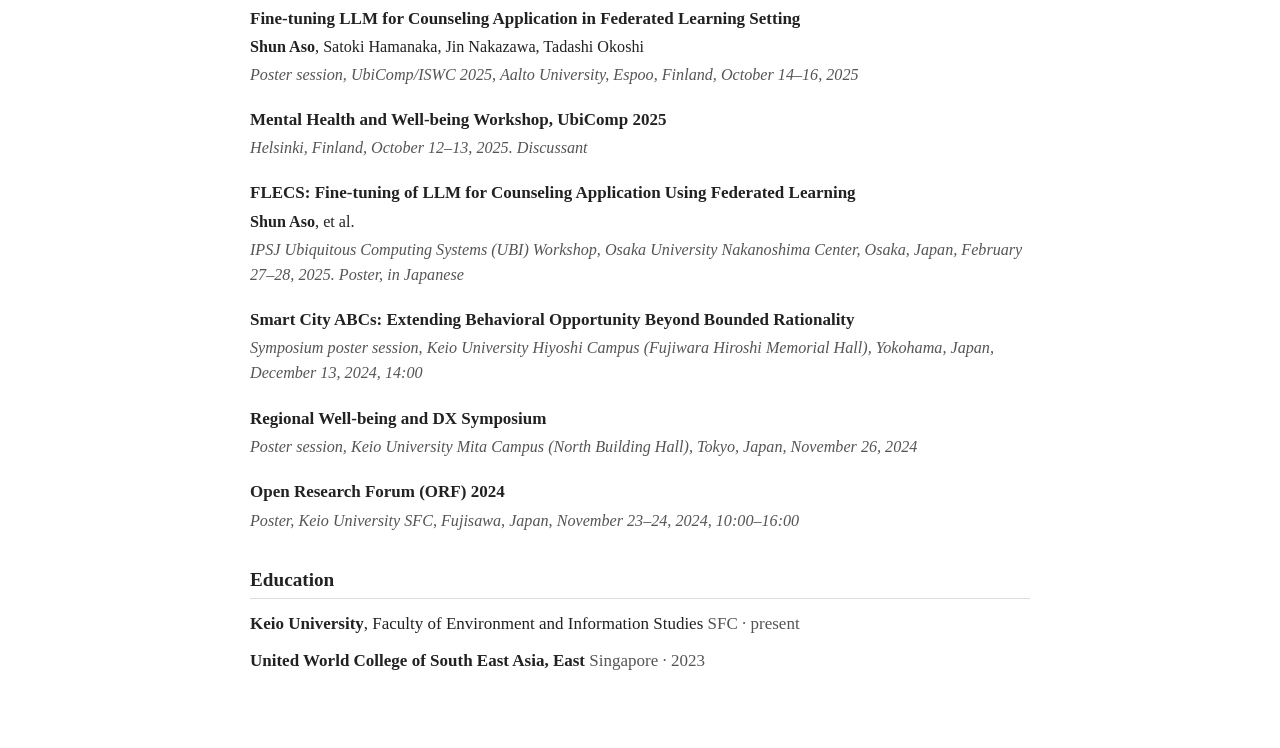
==== commit 2d08f32c: "Add Best Paper Honorable Mention and update CV. Record the Mental Health workshop award across news," ====
--- a/index.html
+++ b/index.html
@@ -15,6 +15,7 @@
       <li><a href="#news">News</a></li>
       <li><a href="#blog">Blog</a></li>
       <li><a href="#publications">Publications</a></li>
+      <li><a href="#awards">Awards</a></li>
       <li><a href="#presentations">Presentations</a></li>
       <li><a href="#education">Education</a></li>
     </ul>
@@ -68,9 +69,10 @@
       <li>
         <span class="date">Oct 2026</span>
         <span class="news-text">
-          Our paper on counseling LLMs in mixed IID/Non-IID federations will appear at
-          <a href="https://www.ubicomp.org/ubicomp-iswc-2026/">UbiComp 2026</a>
-          in Shanghai.
+          Received Best Paper Award Honorable Mention at the
+          <a href="https://ubicomp-mental-health.github.io/">11th International Workshop on Mental Health and Well-being</a>
+          (UbiComp / ISWC 2026, Shanghai) for
+          &ldquo;Mental Health Counseling LLMs in Mixed IID/Non-IID Federations.&rdquo;
         </span>
       </li>
       <li>
@@ -122,8 +124,12 @@
           <strong>Shun Aso</strong>, Satoki Hamanaka, Jin Nakazawa, Tadashi Okoshi
         </p>
         <p class="venue">
-          Workshop Proceedings of the ACM International Joint Conference on
-          Pervasive and Ubiquitous Computing (UbiComp 2026), Shanghai. To appear
+          11th International Workshop on Mental Health and Well-being,
+          UbiComp / ISWC 2026, Shanghai.
+          Best Paper Award Honorable Mention
+        </p>
+        <p class="pub-links">
+          <a href="assets/best_paper_honorable_mention.jpg" target="_blank" rel="noopener noreferrer">certificate</a>
         </p>
       </li>
       <li>
@@ -147,11 +153,40 @@
     </ol>
   </section>
 
+  <section id="awards">
+    <h2>Awards</h2>
+    <ul class="edu">
+      <li>
+        <strong>Best Paper Award Honorable Mention</strong>,
+        11th International Workshop on Mental Health and Well-being,
+        UbiComp / ISWC 2026, Shanghai
+        <span class="meta">Oct 2026</span>
+      </li>
+      <li>
+        <strong>Yamagishi Student Project Support Grant</strong>, Keio University SFC
+        <span class="meta">2025</span>
+      </li>
+    </ul>
+  </section>
+
   <section id="presentations">
     <h2>Presentations</h2>
     <ol class="pubs">
       <li>
         <p class="title">
+          Mental Health Counseling LLMs in Mixed IID/Non-IID Federations
+        </p>
+        <p class="authors">
+          <strong>Shun Aso</strong>, Satoki Hamanaka, Jin Nakazawa, Tadashi Okoshi
+        </p>
+        <p class="venue">
+          11th International Workshop on Mental Health and Well-being,
+          UbiComp / ISWC 2026, Shanghai, China, October 11, 2026.
+          Best Paper Award Honorable Mention
+        </p>
+      </li>
+      <li>
+        <p class="title">
           Fine-tuning LLM for Counseling Application in Federated Learning Setting
         </p>
         <p class="authors">
